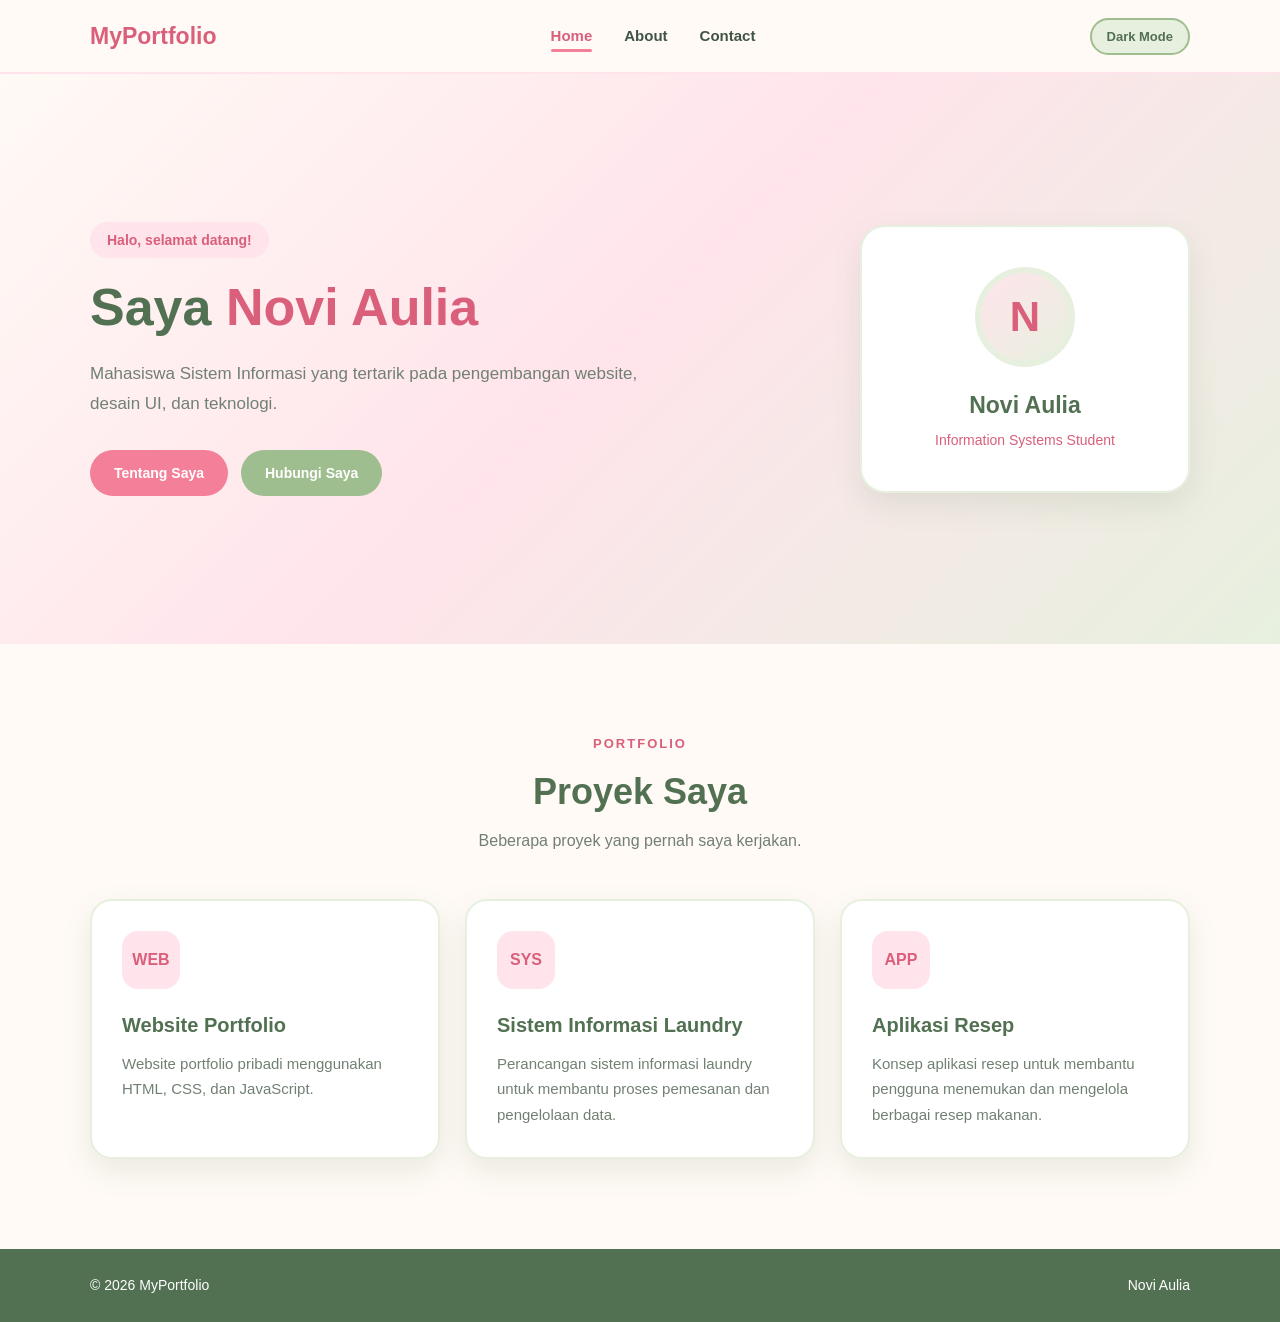
==== portofolio/html/index.html @ 94ee58ce "website portofolio lengkap" ====
<!DOCTYPE html>
<html lang="id">

<head>
    <meta charset="UTF-8">
    <meta name="viewport" content="width=device-width, initial-scale=1.0">

    <title>My Portfolio</title>

    <link rel="stylesheet" href="../css/style.css">
</head>

<body>

    <nav class="navbar">
        <div class="container nav-container">

            <a href="index.html" class="logo">
                MyPortfolio
            </a>

            <ul class="nav-links">
                <li>
                    <a href="index.html" class="active">
                        Home
                    </a>
                </li>

                <li>
                    <a href="about.html">
                        About
                    </a>
                </li>

                <li>
                    <a href="contact.html">
                        Contact
                    </a>
                </li>
            </ul>

            <button id="darkModeBtn" class="dark-mode-btn">
                Dark Mode
            </button>

        </div>
    </nav>


    <main>

        <section class="hero">

            <div class="container hero-container">

                <div class="hero-content">

                    <p class="greeting">
                        Halo, selamat datang!
                    </p>

                    <h1>
                        Saya
                        <span id="typing-text"></span>
                    </h1>

                    <p class="hero-description">
                        Mahasiswa Sistem Informasi yang tertarik
                        pada pengembangan website, desain UI,
                        dan teknologi.
                    </p>

                    <div class="hero-buttons">

                        <a href="about.html" class="btn primary-btn">
                            Tentang Saya
                        </a>

                        <a href="contact.html" class="btn secondary-btn">
                            Hubungi Saya
                        </a>

                    </div>

                </div>


                <div class="hero-card">

                    <div class="profile-icon">
                        N
                    </div>

                    <h2>
                        Novi Aulia
                    </h2>

                    <p>
                        Information Systems Student
                    </p>

                </div>

            </div>

        </section>


        <section class="projects">

            <div class="container">

                <div class="section-title">

                    <p class="section-label">
                        PORTFOLIO
                    </p>

                    <h2>
                        Proyek Saya
                    </h2>

                    <p>
                        Beberapa proyek yang pernah saya kerjakan.
                    </p>

                </div>


                <div id="project-grid" class="project-grid">
                </div>

            </div>

        </section>

    </main>


    <footer>

        <div class="container footer-content">

            <p>
                © <span id="year"></span> MyPortfolio
            </p>

            <p>
                Novi Aulia
            </p>

        </div>

    </footer>


    <script src="../js/main.js"></script>

</body>

</html>
---- portofolio/css/style.css ----
/* ==============================
   RESET
================================= */

* {
    margin: 0;
    padding: 0;
    box-sizing: border-box;
}

html {
    scroll-behavior: smooth;
}


/* ==============================
   STRAWBERRY MATCHA COLORS
================================= */

:root {
    --strawberry: #f47f98;
    --strawberry-dark: #d95f7b;
    --strawberry-light: #ffe4eb;

    --matcha: #9fbe8f;
    --matcha-dark: #527052;
    --matcha-light: #e7f0df;

    --cream: #fffaf5;
    --white: #ffffff;

    --text: #405444;
    --text-light: #718073;

    --border: #dce7d6;

    --shadow:
        0 12px 30px rgba(82, 112, 82, 0.12);
}


/* ==============================
   BODY
================================= */

body {
    font-family: Arial, Helvetica, sans-serif;

    background-color: var(--cream);

    color: var(--text);

    line-height: 1.6;

    transition:
        background-color 0.3s ease,
        color 0.3s ease;
}


/* ==============================
   CONTAINER
================================= */

.container {
    width: 90%;

    max-width: 1100px;

    margin: 0 auto;
}


/* ==============================
   NAVBAR
================================= */

.navbar {
    position: sticky;

    top: 0;

    z-index: 1000;

    background-color: rgba(255, 250, 245, 0.96);

    border-bottom: 2px solid var(--strawberry-light);

    backdrop-filter: blur(10px);
}

.nav-container {
    min-height: 72px;

    display: flex;

    align-items: center;

    justify-content: space-between;
}


/* LOGO */

.logo {
    color: var(--strawberry-dark);

    font-size: 23px;

    font-weight: bold;

    text-decoration: none;
}

.logo:hover {
    color: var(--matcha-dark);
}


/* NAVIGATION */

.nav-links {
    display: flex;

    align-items: center;

    gap: 32px;

    list-style: none;
}

.nav-links a {
    position: relative;

    color: var(--text);

    text-decoration: none;

    font-size: 15px;

    font-weight: 600;

    transition: 0.3s;
}

.nav-links a:hover {
    color: var(--strawberry-dark);
}

.nav-links a.active {
    color: var(--strawberry-dark);
}

.nav-links a.active::after {
    content: "";

    position: absolute;

    left: 0;

    bottom: -8px;

    width: 100%;

    height: 3px;

    border-radius: 5px;

    background-color: var(--strawberry);
}


/* ==============================
   DARK MODE BUTTON
================================= */

.dark-mode-btn {
    padding: 9px 15px;

    border: 2px solid var(--matcha);

    border-radius: 20px;

    background-color: var(--matcha-light);

    color: var(--matcha-dark);

    font-size: 13px;

    font-weight: 600;

    cursor: pointer;

    transition: 0.3s;
}

.dark-mode-btn:hover {
    background-color: var(--matcha);

    color: white;
}


/* ==============================
   HERO
================================= */

.hero {
    min-height: 570px;

    display: flex;

    align-items: center;

    background:
        linear-gradient(
            135deg,
            #fffaf5 0%,
            #ffe4eb 48%,
            #e7f0df 100%
        );
}

.hero-container {
    display: flex;

    align-items: center;

    justify-content: space-between;

    gap: 70px;

    padding: 80px 0;
}


/* HERO CONTENT */

.hero-content {
    flex: 1;
}

.greeting {
    display: inline-block;

    margin-bottom: 18px;

    padding: 7px 17px;

    border-radius: 20px;

    background-color: var(--strawberry-light);

    color: var(--strawberry-dark);

    font-size: 14px;

    font-weight: 600;
}

.hero h1 {
    margin-bottom: 20px;

    color: var(--matcha-dark);

    font-size: 52px;

    line-height: 1.2;
}

.hero h1 span {
    color: var(--strawberry-dark);
}

.hero-description {
    max-width: 600px;

    margin-bottom: 30px;

    color: var(--text-light);

    font-size: 17px;

    line-height: 1.8;
}


/* ==============================
   BUTTON
================================= */

.hero-buttons {
    display: flex;

    gap: 13px;

    flex-wrap: wrap;
}

.btn {
    display: inline-block;

    padding: 12px 24px;

    border-radius: 25px;

    text-decoration: none;

    font-size: 14px;

    font-weight: 600;

    transition: 0.3s;
}

.primary-btn {
    background-color: var(--strawberry);

    color: white;
}

.primary-btn:hover {
    background-color: var(--strawberry-dark);

    transform: translateY(-3px);
}

.secondary-btn {
    background-color: var(--matcha);

    color: white;
}

.secondary-btn:hover {
    background-color: var(--matcha-dark);

    transform: translateY(-3px);
}


/* ==============================
   PROFILE CARD
================================= */

.hero-card {
    width: 330px;

    padding: 40px 30px;

    background-color: var(--white);

    border: 2px solid var(--matcha-light);

    border-radius: 25px;

    text-align: center;

    box-shadow: var(--shadow);

    transition: 0.3s;
}

.hero-card:hover {
    transform: translateY(-5px);

    border-color: var(--strawberry);
}

.profile-icon {
    width: 100px;

    height: 100px;

    margin: 0 auto 20px;

    display: flex;

    align-items: center;

    justify-content: center;

    border-radius: 50%;

    background:
        linear-gradient(
            135deg,
            var(--strawberry-light),
            var(--matcha-light)
        );

    border: 6px solid var(--matcha-light);

    color: var(--strawberry-dark);

    font-size: 42px;

    font-weight: bold;
}

.hero-card h2 {
    margin-bottom: 5px;

    color: var(--matcha-dark);

    font-size: 23px;
}

.hero-card p {
    color: var(--strawberry-dark);

    font-size: 14px;
}


/* ==============================
   PROJECT SECTION
================================= */

.projects {
    padding: 90px 0;

    background-color: var(--cream);
}

.section-title {
    margin-bottom: 45px;

    text-align: center;
}

.section-label {
    margin-bottom: 8px;

    color: var(--strawberry-dark);

    font-size: 13px;

    font-weight: bold;

    letter-spacing: 2px;
}

.section-title h1,
.section-title h2 {
    margin-bottom: 8px;

    color: var(--matcha-dark);

    font-size: 36px;
}

.section-title > p:last-child {
    color: var(--text-light);

    font-size: 16px;
}


/* ==============================
   PROJECT CARD
================================= */

.project-grid {
    display: grid;

    grid-template-columns:
        repeat(3, 1fr);

    gap: 25px;
}

.project-card {
    padding: 30px;

    background-color: var(--white);

    border: 2px solid var(--matcha-light);

    border-radius: 22px;

    box-shadow: var(--shadow);

    transition: 0.3s;
}

.project-card:hover {
    transform: translateY(-7px);

    border-color: var(--strawberry);
}

.project-icon {
    width: 58px;

    height: 58px;

    margin-bottom: 20px;

    display: flex;

    align-items: center;

    justify-content: center;

    border-radius: 16px;

    background-color: var(--strawberry-light);

    color: var(--strawberry-dark);

    font-size: 16px;

    font-weight: bold;
}

.project-card h3 {
    margin-bottom: 10px;

    color: var(--matcha-dark);

    font-size: 20px;
}

.project-card p {
    color: var(--text-light);

    font-size: 15px;

    line-height: 1.7;
}


/* ==============================
   ABOUT
================================= */

.page-section {
    min-height: 650px;

    padding: 90px 0;

    background-color: var(--cream);
}

.about-card {
    max-width: 850px;

    margin: 0 auto;

    padding: 40px;

    display: flex;

    align-items: center;

    gap: 35px;

    background-color: var(--white);

    border: 2px solid var(--matcha-light);

    border-radius: 24px;

    box-shadow: var(--shadow);
}

.about-profile {
    min-width: 120px;

    width: 120px;

    height: 120px;

    display: flex;

    align-items: center;

    justify-content: center;

    border-radius: 50%;

    background:
        linear-gradient(
            135deg,
            var(--strawberry-light),
            var(--matcha-light)
        );

    border: 7px solid var(--matcha-light);

    color: var(--strawberry-dark);

    font-size: 45px;

    font-weight: bold;
}

.about-content h2 {
    margin-bottom: 15px;

    color: var(--matcha-dark);

    font-size: 27px;
}

.about-content p {
    margin-bottom: 12px;

    color: var(--text-light);
}


/* ==============================
   SKILLS
================================= */

.skills {
    max-width: 850px;

    margin: 50px auto 0;
}

.skills h2 {
    margin-bottom: 20px;

    color: var(--matcha-dark);

    font-size: 25px;
}

.skill-grid {
    display: grid;

    grid-template-columns:
        repeat(3, 1fr);

    gap: 15px;
}

.skill-item {
    padding: 15px;

    background-color: var(--matcha-light);

    border: 1px solid var(--matcha);

    border-radius: 14px;

    color: var(--matcha-dark);

    text-align: center;

    font-weight: 600;

    transition: 0.3s;
}

.skill-item:hover {
    background-color: var(--matcha);

    color: white;

    transform: translateY(-3px);
}


/* ==============================
   CONTACT
================================= */

.contact-grid {
    display: grid;

    grid-template-columns:
        repeat(3, 1fr);

    gap: 25px;
}

.contact-card {
    padding: 35px 25px;

    background-color: var(--white);

    border: 2px solid var(--matcha-light);

    border-radius: 22px;

    text-align: center;

    box-shadow: var(--shadow);

    transition: 0.3s;
}

.contact-card:hover {
    transform: translateY(-6px);

    border-color: var(--strawberry);
}

.contact-icon {
    width: 60px;

    height: 60px;

    margin: 0 auto 18px;

    display: flex;

    align-items: center;

    justify-content: center;

    border-radius: 50%;

    background-color: var(--strawberry-light);

    color: var(--strawberry-dark);

    font-size: 15px;

    font-weight: bold;
}

.contact-card h2 {
    margin-bottom: 8px;

    color: var(--matcha-dark);

    font-size: 20px;
}

.contact-card p {
    color: var(--text-light);

    font-size: 14px;
}


/* ==============================
   FOOTER
================================= */

footer {
    padding: 25px 0;

    background-color: var(--matcha-dark);

    color: white;
}

.footer-content {
    display: flex;

    align-items: center;

    justify-content: space-between;
}

.footer-content p {
    font-size: 14px;
}


/* ==============================
   DARK MODE
================================= */

body.dark-mode {
    --cream: #1e2d22;

    --white: #293b2d;

    --text: #e9f2e5;

    --text-light: #c2d0c2;

    --matcha-dark: #b9d3ad;

    background-color: #1e2d22;

    color: #e9f2e5;
}

body.dark-mode .navbar {
    background-color: rgba(30, 45, 34, 0.96);

    border-color: #40563d;
}

body.dark-mode .nav-links a {
    color: #e1ebdf;
}

body.dark-mode .nav-links a:hover,
body.dark-mode .nav-links a.active {
    color: var(--strawberry);
}

body.dark-mode .hero {
    background:
        linear-gradient(
            135deg,
            #1e2d22 0%,
            #422a33 50%,
            #293b2d 100%
        );
}

body.dark-mode .hero-card,
body.dark-mode .project-card,
body.dark-mode .about-card,
body.dark-mode .contact-card {
    background-color: #293b2d;

    border-color: #425940;
}

body.dark-mode .projects,
body.dark-mode .page-section {
    background-color: #1e2d22;
}

body.dark-mode .hero h1,
body.dark-mode .hero-card h2,
body.dark-mode .section-title h1,
body.dark-mode .section-title h2,
body.dark-mode .project-card h3,
body.dark-mode .about-content h2,
body.dark-mode .skills h2,
body.dark-mode .contact-card h2 {
    color: #c7ddb9;
}

body.dark-mode .skill-item {
    background-color: #334a35;

    border-color: #5b7855;

    color: #d0e2c6;
}


/* ==============================
   RESPONSIVE
================================= */

@media (max-width: 800px) {

    .nav-container {
        padding: 15px 0;

        flex-wrap: wrap;

        gap: 15px;
    }

    .nav-links {
        order: 3;

        width: 100%;

        justify-content: center;

        gap: 22px;
    }

    .hero-container {
        flex-direction: column;

        padding: 70px 0;

        text-align: center;
    }

    .hero h1 {
        font-size: 42px;
    }

    .hero-description {
        margin-left: auto;

        margin-right: auto;
    }

    .hero-buttons {
        justify-content: center;
    }

    .hero-card {
        width: 100%;

        max-width: 330px;
    }

    .project-grid,
    .contact-grid {
        grid-template-columns: 1fr;
    }

    .about-card {
        flex-direction: column;

        text-align: center;
    }

    .skill-grid {
        grid-template-columns:
            repeat(2, 1fr);
    }

    .footer-content {
        flex-direction: column;

        gap: 8px;

        text-align: center;
    }
}


@media (max-width: 450px) {

    .logo {
        font-size: 19px;
    }

    .nav-links {
        gap: 15px;
    }

    .nav-links a {
        font-size: 14px;
    }

    .dark-mode-btn {
        padding: 8px 11px;

        font-size: 11px;
    }

    .hero h1 {
        font-size: 35px;
    }

    .skill-grid {
        grid-template-columns: 1fr;
    }

    .about-card {
        padding: 25px;
    }
}
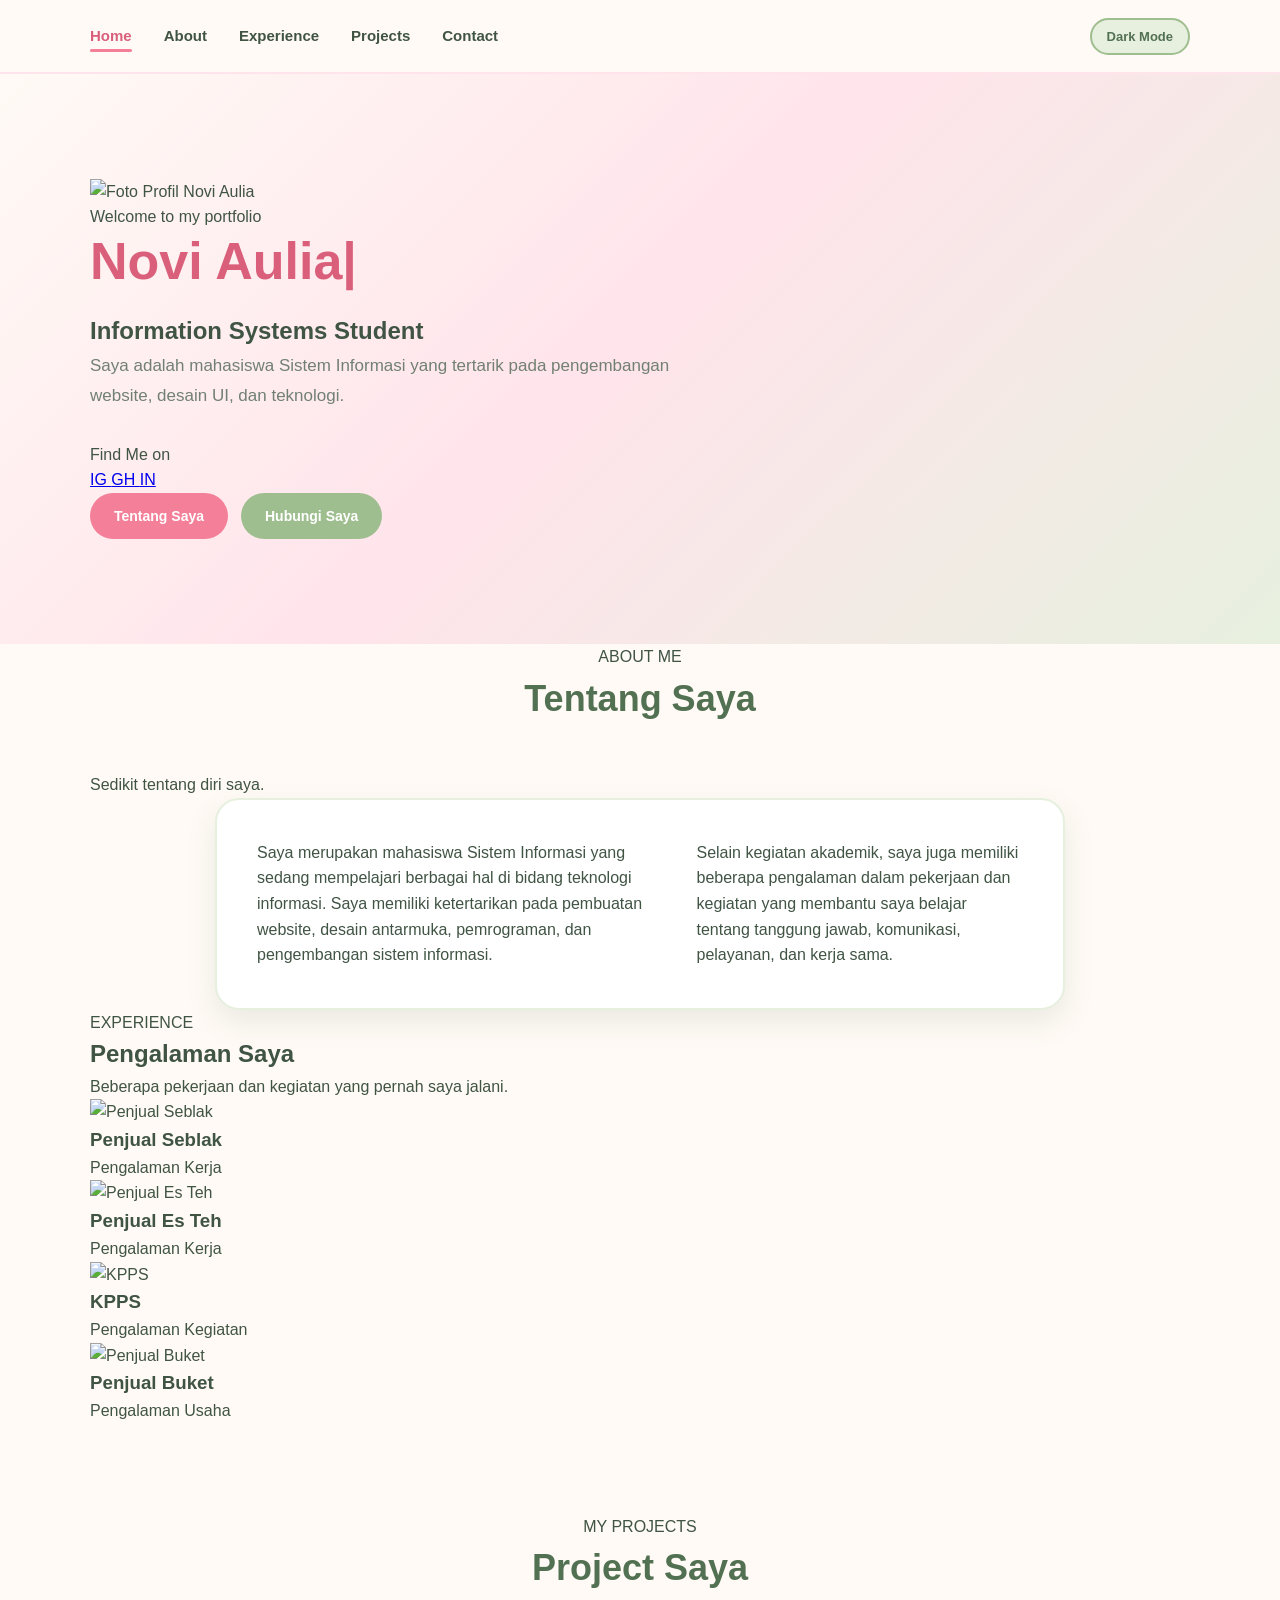
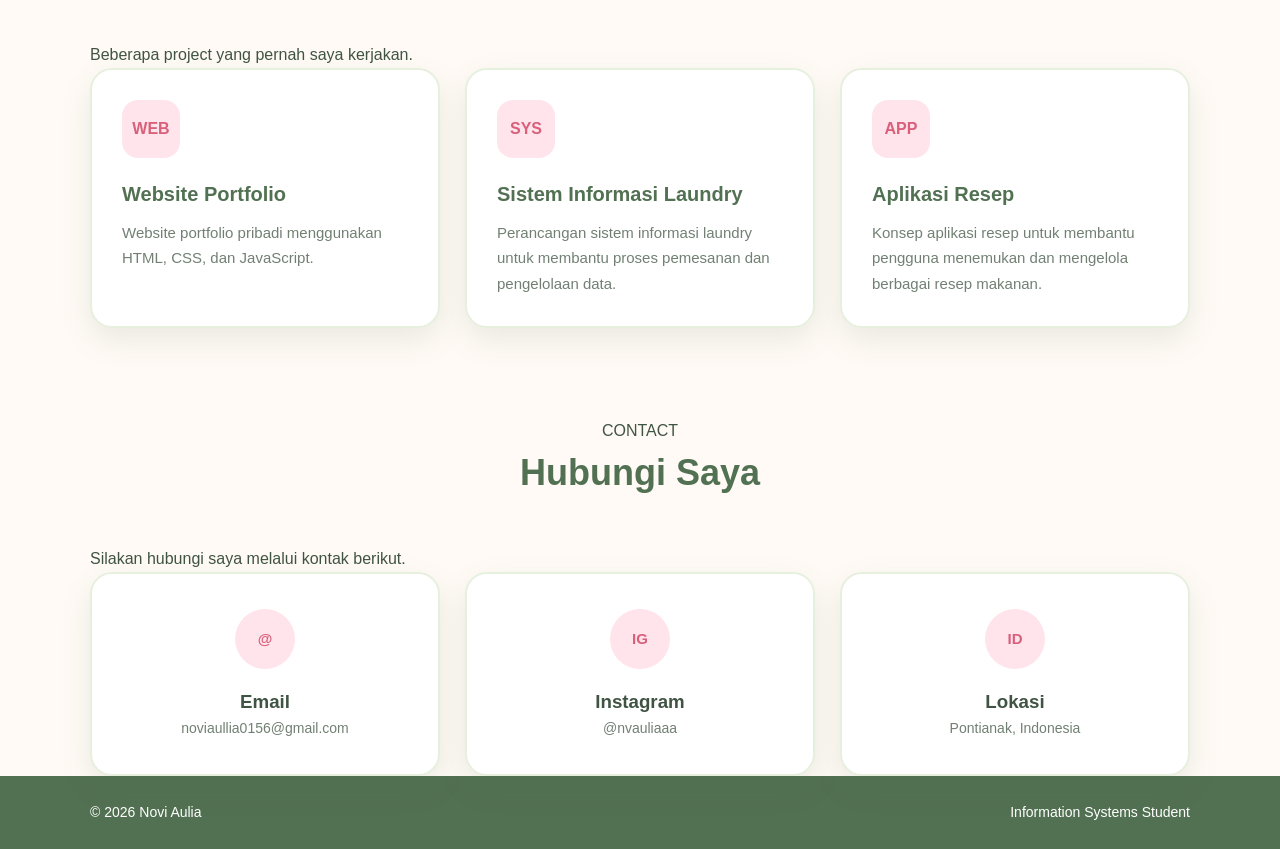
==== commit 38a33d81: "Update HTML" ====
--- a/portofolio/html/index.html
+++ b/portofolio/html/index.html
@@ -1,161 +1,392 @@
 <!DOCTYPE html>
 <html lang="id">
-
 <head>
     <meta charset="UTF-8">
     <meta name="viewport" content="width=device-width, initial-scale=1.0">
-
-    <title>My Portfolio</title>
-
+    <title>Portfolio Novi Aulia</title>
     <link rel="stylesheet" href="../css/style.css">
 </head>
 
 <body>
 
-    <nav class="navbar">
-        <div class="container nav-container">
-
-            <a href="index.html" class="logo">
-                MyPortfolio
-            </a>
-
-            <ul class="nav-links">
-                <li>
-                    <a href="index.html" class="active">
-                        Home
+<!-- NAVBAR -->
+<nav class="navbar">
+    <div class="container nav-container">
+
+        <ul class="nav-links">
+            <li><a href="#home" class="active">Home</a></li>
+            <li><a href="#about">About</a></li>
+            <li><a href="#experience">Experience</a></li>
+            <li><a href="#projects">Projects</a></li>
+            <li><a href="#contact">Contact</a></li>
+        </ul>
+
+        <button id="darkModeBtn" class="dark-mode-btn">
+            Dark Mode
+        </button>
+
+    </div>
+</nav>
+
+
+<!-- HERO -->
+<section class="hero" id="home">
+
+    <div class="container hero-container">
+
+        <div class="hero-content">
+
+            <!-- FOTO PROFIL -->
+            <div class="profile-photo">
+                <img
+                    src="../foto/fotoku.jpeg"
+                    alt="Foto Profil Novi Aulia">
+            </div>
+
+            <p class="welcome">
+                Welcome to my portfolio
+            </p>
+
+            <!-- ANIMASI MENGETIK -->
+            <h1>
+                <span id="typing-text"></span><span class="cursor">|</span>
+            </h1>
+
+            <h2>
+                Information Systems Student
+            </h2>
+
+            <p class="hero-description">
+                Saya adalah mahasiswa Sistem Informasi
+                yang tertarik pada pengembangan website,
+                desain UI, dan teknologi.
+            </p>
+
+            <!-- FIND ME -->
+            <div class="find-me">
+
+                <p>Find Me on</p>
+
+                <div class="social-links">
+
+                    <!-- Instagram -->
+                    <a
+                        href="https://www.instagram.com/_nvauliaaa/"
+                        class="social-link instagram"
+                        target="_blank"
+                        rel="noopener noreferrer"
+                        title="Instagram"
+                    >
+                        IG
                     </a>
-                </li>
-
-                <li>
-                    <a href="about.html">
-                        About
+
+
+                    <!-- GitHub -->
+                    <a
+                        href="https://github.com/nvaulia"
+                        class="social-link github"
+                        target="_blank"
+                        rel="noopener noreferrer"
+                        title="GitHub"
+                    >
+                        GH
                     </a>
-                </li>
-
-                <li>
-                    <a href="contact.html">
-                        Contact
+
+
+                    <!-- LinkedIn -->
+                    <a
+                        href="https://www.linkedin.com/in/nvaulia/"
+                        class="social-link linkedin"
+                        target="_blank"
+                        rel="noopener noreferrer"
+                        title="LinkedIn"
+                    >
+                        IN
                     </a>
-                </li>
-            </ul>
-
-            <button id="darkModeBtn" class="dark-mode-btn">
-                Dark Mode
-            </button>
-
-        </div>
-    </nav>
-
-
-    <main>
-
-        <section class="hero">
-
-            <div class="container hero-container">
-
-                <div class="hero-content">
-
-                    <p class="greeting">
-                        Halo, selamat datang!
-                    </p>
-
-                    <h1>
-                        Saya
-                        <span id="typing-text"></span>
-                    </h1>
-
-                    <p class="hero-description">
-                        Mahasiswa Sistem Informasi yang tertarik
-                        pada pengembangan website, desain UI,
-                        dan teknologi.
-                    </p>
-
-                    <div class="hero-buttons">
-
-                        <a href="about.html" class="btn primary-btn">
-                            Tentang Saya
-                        </a>
-
-                        <a href="contact.html" class="btn secondary-btn">
-                            Hubungi Saya
-                        </a>
-
-                    </div>
-
-                </div>
-
-
-                <div class="hero-card">
-
-                    <div class="profile-icon">
-                        N
-                    </div>
-
-                    <h2>
-                        Novi Aulia
-                    </h2>
-
-                    <p>
-                        Information Systems Student
-                    </p>
-
-                </div>
-
-            </div>
-
-        </section>
-
-
-        <section class="projects">
-
-            <div class="container">
-
-                <div class="section-title">
-
-                    <p class="section-label">
-                        PORTFOLIO
-                    </p>
-
-                    <h2>
-                        Proyek Saya
-                    </h2>
-
-                    <p>
-                        Beberapa proyek yang pernah saya kerjakan.
-                    </p>
-
-                </div>
-
-
-                <div id="project-grid" class="project-grid">
-                </div>
-
-            </div>
-
-        </section>
-
-    </main>
-
-
-    <footer>
-
-        <div class="container footer-content">
+
+                </div>
+
+            </div>
+
+            <!-- BUTTON -->
+            <div class="hero-buttons">
+
+                <a href="#about" class="btn primary-btn">
+                    Tentang Saya
+                </a>
+
+                <a href="#contact" class="btn secondary-btn">
+                    Hubungi Saya
+                </a>
+
+            </div>
+
+        </div>
+
+    </div>
+
+</section>
+
+
+<!-- ABOUT -->
+<section class="about" id="about">
+
+    <div class="container">
+
+        <div class="section-title">
+
+            <div class="title-line"></div>
+
+            <div>
+                <p>ABOUT ME</p>
+                <h2>Tentang Saya</h2>
+            </div>
+
+            <div class="title-line"></div>
+
+        </div>
+
+        <p class="section-subtitle">
+            Sedikit tentang diri saya.
+        </p>
+
+        <div class="about-card">
 
             <p>
-                © <span id="year"></span> MyPortfolio
+                Saya merupakan mahasiswa Sistem Informasi
+                yang sedang mempelajari berbagai hal di bidang
+                teknologi informasi. Saya memiliki ketertarikan
+                pada pembuatan website, desain antarmuka,
+                pemrograman, dan pengembangan sistem informasi.
             </p>
 
             <p>
-                Novi Aulia
+                Selain kegiatan akademik, saya juga memiliki
+                beberapa pengalaman dalam pekerjaan dan kegiatan
+                yang membantu saya belajar tentang tanggung jawab,
+                komunikasi, pelayanan, dan kerja sama.
             </p>
 
         </div>
 
-    </footer>
-
-
-    <script src="../js/main.js"></script>
+    </div>
+
+</section>
+
+
+<!-- EXPERIENCE -->
+<section class="experience" id="experience">
+
+    <div class="container">
+
+        <div class="experience-title">
+
+            <div class="experience-line"></div>
+
+            <div class="experience-heading">
+                <p>EXPERIENCE</p>
+                <h2>Pengalaman Saya</h2>
+            </div>
+
+            <div class="experience-line"></div>
+
+        </div>
+
+        <p class="experience-subtitle">
+            Beberapa pekerjaan dan kegiatan yang pernah saya jalani.
+        </p>
+
+        <div class="experience-grid">
+
+            <div class="experience-item">
+
+                <div class="experience-photo">
+                    <img
+                        src="../foto/waitersseblak.webp"
+                        alt="Penjual Seblak">
+                </div>
+
+                <h3>Penjual Seblak</h3>
+                <p>Pengalaman Kerja</p>
+
+            </div>
+
+
+            <div class="experience-item">
+
+                <div class="experience-photo">
+                    <img
+                        src="../foto/penjualesteh.webp"
+                        alt="Penjual Es Teh">
+                </div>
+
+                <h3>Penjual Es Teh</h3>
+                <p>Pengalaman Kerja</p>
+
+            </div>
+
+
+            <div class="experience-item">
+
+                <div class="experience-photo">
+                    <img
+                        src="../foto/kpps.webp"
+                        alt="KPPS">
+                </div>
+
+                <h3>KPPS</h3>
+                <p>Pengalaman Kegiatan</p>
+
+            </div>
+
+
+            <div class="experience-item">
+
+                <div class="experience-photo">
+                    <img
+                        src="../foto/penjualbuket.webp"
+                        alt="Penjual Buket">
+                </div>
+
+                <h3>Penjual Buket</h3>
+                <p>Pengalaman Usaha</p>
+
+            </div>
+
+        </div>
+
+    </div>
+
+</section>
+
+
+<!-- PROJECT -->
+<section class="projects" id="projects">
+
+    <div class="container">
+
+        <div class="section-title">
+
+            <div class="title-line"></div>
+
+            <div>
+                <p>MY PROJECTS</p>
+                <h2>Project Saya</h2>
+            </div>
+
+            <div class="title-line"></div>
+
+        </div>
+
+        <p class="section-subtitle">
+            Beberapa project yang pernah saya kerjakan.
+        </p>
+
+        <div
+            class="project-grid"
+            id="project-grid">
+        </div>
+
+    </div>
+
+</section>
+
+
+<!-- CONTACT -->
+<section class="contact" id="contact">
+
+    <div class="container">
+
+        <div class="section-title">
+
+            <div class="title-line"></div>
+
+            <div>
+                <p>CONTACT</p>
+                <h2>Hubungi Saya</h2>
+            </div>
+
+            <div class="title-line"></div>
+
+        </div>
+
+        <p class="section-subtitle">
+            Silakan hubungi saya melalui kontak berikut.
+        </p>
+
+        <div class="contact-grid">
+
+            <div class="contact-card">
+
+                <div class="contact-icon">
+                    @
+                </div>
+
+                <h3>Email</h3>
+
+                <p>
+                    noviaullia0156@gmail.com
+                </p>
+
+            </div>
+
+
+            <div class="contact-card">
+
+                <div class="contact-icon">
+                    IG
+                </div>
+
+                <h3>Instagram</h3>
+
+                <p>
+                    @nvauliaaa
+                </p>
+
+            </div>
+
+
+            <div class="contact-card">
+
+                <div class="contact-icon">
+                    ID
+                </div>
+
+                <h3>Lokasi</h3>
+
+                <p>
+                    Pontianak, Indonesia
+                </p>
+
+            </div>
+
+        </div>
+
+    </div>
+
+</section>
+
+
+<!-- FOOTER -->
+<footer>
+
+    <div class="container footer-content">
+
+        <p>
+            © <span id="year"></span> Novi Aulia
+        </p>
+
+        <p>
+            Information Systems Student
+        </p>
+
+    </div>
+
+</footer>
+
+
+<script src="../js/main.js"></script>
 
 </body>
 
-</html>+</html>
